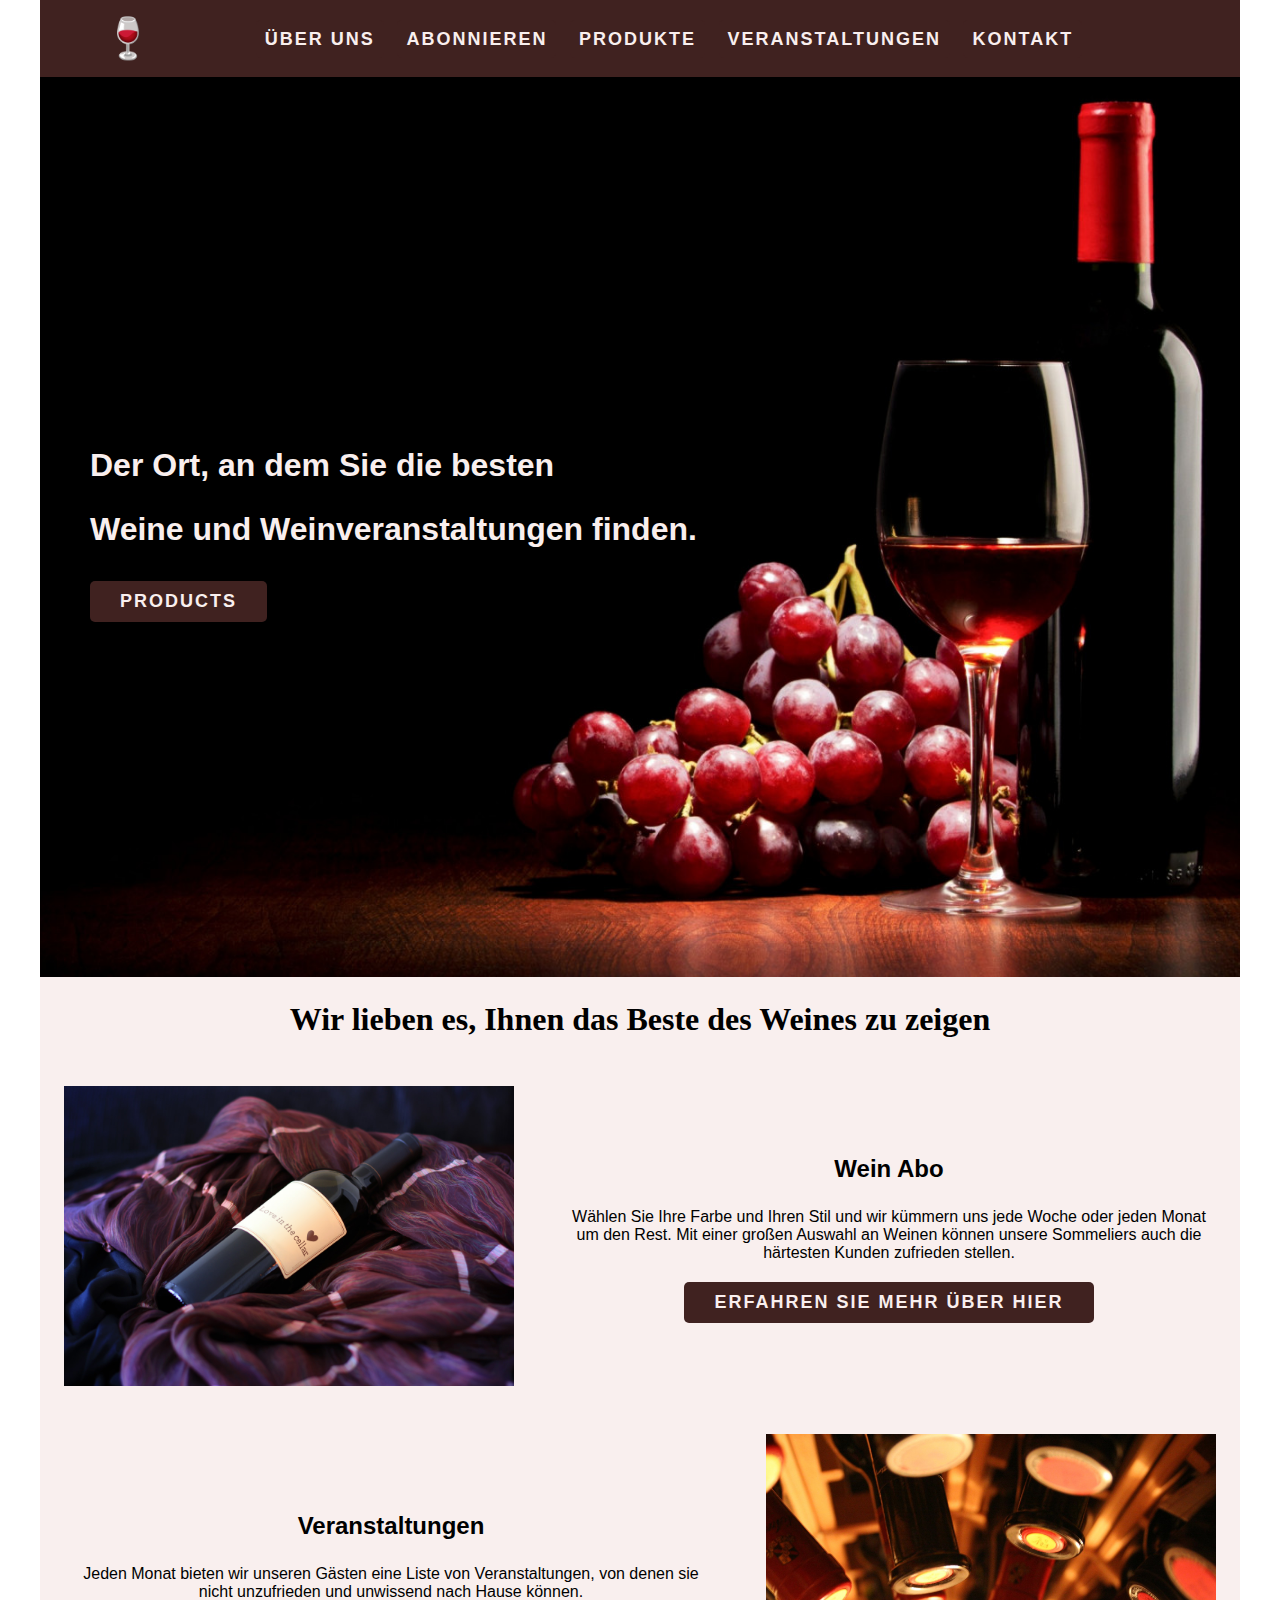
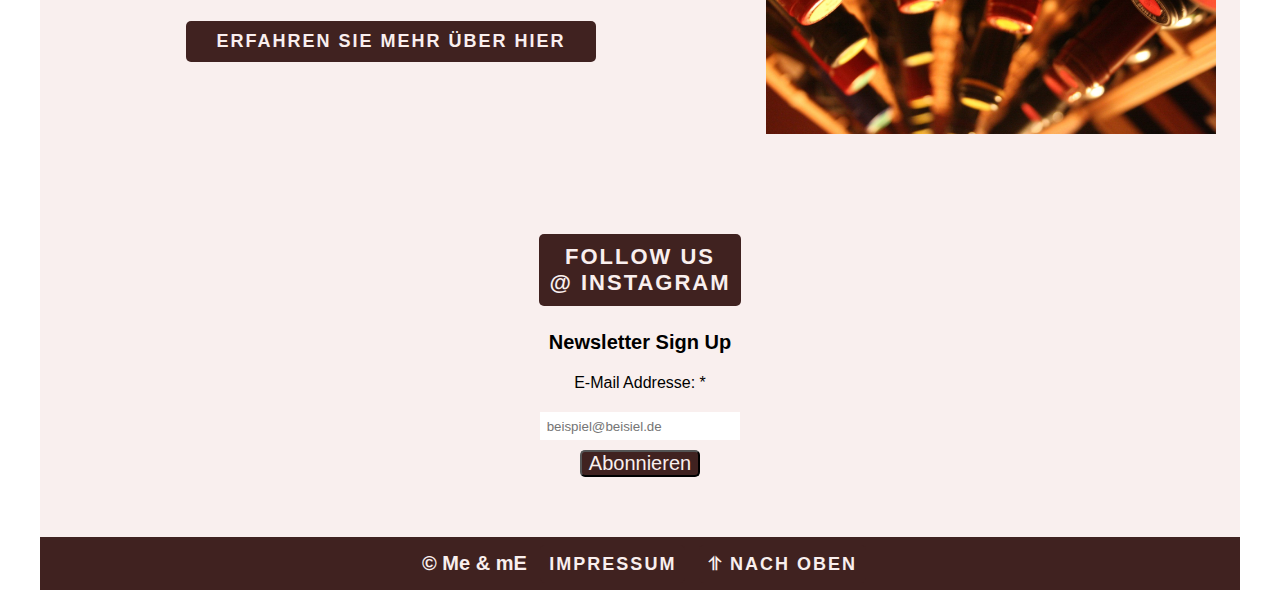
==== index.html @ 8ac760c2 "commit" ====
<!DOCTYPE html>
<html lang="de">
<head>
  <meta charset="UTF-8">
  <meta http-equiv="X-UA-Compatible" content="IE=edge">
  <meta name="viewport" content="width=device-width, initial-scale=1.0">
  <link rel="stylesheet" href="style.css">
  <title>Wine-Shop</title>
</head>
<body>
  <!--the navigation bar in .css is the same like the footer-->
  <header>
    <h1 class="logo">&#x1F377;</h1>
    <input type="checkbox" id="nav-toggle" class="nav-toggle">
    <nav>
      <ul>
        <li><a href="index.html" class="current">Über uns</a></li>
        <li><a href="abonnieren.html">Abonnieren</a></li>
        <li><a href="produkte.html">Produkte</a></li>
        <li><a href="veranstaltungen.html">Veranstaltungen</a></li>
        <li><a href="kontakt.html">Kontakt</a></li>
      </ul>
    </nav>
    <label for="nav-toggle" class="nav-toggle-label">
      <span></span>
    </label>
  </header>

  <main>
    <!--section 1 is the top site with the bottle of wine in the background and the text with the procucts link (button)-->

    <section class="top-site">
      <h1>Der Ort, an dem Sie die besten <br> Weine und Weinveranstaltungen finden.</h1>
      <a href="produkte.html">Products</a>
    </section>

    <!--section 2 is the content with the Subscription text and link (button) on the left and the picture on the right-->
    <div class="main-title">
      <h1>Wir lieben es, Ihnen das Beste des Weines zu zeigen</h1>
    </div>
    <section class="content1">
      <img src="images/wine-bottle-velvet-rich.jpg" alt="A bottle of wine on a beautiful rich velvet." title="A delicious red wine on a beautiful rich velvet.">
      <div class="contenttxt">
        <h2>Wein Abo</h2>
        <p>Wählen Sie Ihre Farbe und Ihren Stil und wir kümmern uns jede Woche oder jeden Monat um den Rest. Mit einer großen Auswahl an Weinen können unsere Sommeliers auch die härtesten Kunden zufrieden stellen.<br><a href="abonnieren.html">Erfahren Sie mehr über hier</a></p>
      </div>
    </section>

    <!--section 3 is the content with the events img on the left side and the text with the link (button) on the right side of the page-->

    <section class="content2">
      <img src="images/wine-bottles-1551192.jpg" alt="A photo of bottles on the shelf.">
      <div class="contenttxt">
        <h2>Veranstaltungen</h3>
        <p>Jeden Monat bieten wir unseren Gästen eine Liste von Veranstaltungen, von denen sie nicht unzufrieden und unwissend nach Hause können.<br><a href="veranstaltungen.html">Erfahren Sie mehr über hier</a></p>
      </div>  
    </section>

     <!--section 4 is only social media / insta/ newsletter -->

    <section class="socialmedia">
      <a href="https://www.instagram.com/">follow us <br> @ instagram</a>
      <form class="newsletter">
        <h4>Newsletter Sign Up</h4>
        <label for="email">E-Mail Addresse: *</label>
        <input type="text" id="email" name="email" placeholder="beispiel@beisiel.de" required>
        <button type="submit" value="Abgeschickt">Abonnieren</button>
      </form>   
    </section>
  </main>

  <!--here we have the footer (the same like the navigation bar)-->
  <footer>
    <nav class="site-footer">
      <ul>
        <li>&#169; Me & mE</li>
        <li><a href="impressum.html">Impressum</a></li>
        <li><a href="#top"> &#10595;  Nach oben</a></li>
      </ul>
    </nav>
  </footer>
  
</body>
</html>
---- style.css ----
/*
we set variables for the colors that we will need!
*/
:root {
  --blue: #08122B;
  --brown: #402220;
  --red: #53001D;
  --rose: #F9EFEE;
}


/*for start we set the hole page with font, style and color*/

@import url('https://fonts.googleapis.com/css2?family=Poppins:wght@200;300;400;500;600;700;800;900&display=swap');  
@import url('https://fonts.googleapis.com/css2?family=Dancing+Script:wght@500&family=Roboto:wght@300&display=swap');


* {
  margin: 0;
  padding: 0;
  box-sizing: border-box;
  scroll-behavior: smooth;
}

/*body arrangement and color*/

body {
  margin: 0 auto;
  max-width: 1200px;
  display: block;
  background-color: #fff;
  font-family: 'poppins', sans-serif;
}

main {
  background-color: var(--rose);
}

h2 {
  text-align: center;
  padding: 25px;
}
h4 {
  font-size: 20px;
}

a,
a:link,
a:active,
a:visited {
  font-size: 18px;
  font-weight: bold;
  text-decoration: none;
  text-transform: uppercase;
  letter-spacing: 2px;
  border: none;
  border-radius: 5px;
  background-color: var(--brown);
  color: var(--rose);
}

a:hover,
a:focus {
  font-weight: bold;
  background-color: var(--rose);
  color: var(--brown);
  border: none;
  padding: 8px;
  border-radius: 5px;
  transition: 0.5s;
}
/*navigation bar*/
/*here we have the toggle for the menu button which is hidden in */
.nav-toggle {
  display: none;
}

nav a {
  opacity: 1;
  position: relative;
  padding: 0.5em;
}

header,
footer {
  position: sticky;
  top: 0;
  z-index: 10;
  display: flex;
  flex-wrap: nowrap;
  justify-content: space-around;
  background-color:  var(--brown) ;
  color: var(--rose);
  padding: 15px;
  font-size: 20px;
  font-weight: bold;
}

nav {
  position: relative;
  text-align: left;
  transition: none;
  transform: scale(1,1);
  background: none;
  top: initial;
  left: initial;
  display: flex;
  justify-content: space-evenly;
  align-items: center;
}

nav li {
  display: inline;
  margin-left: 8px;
  margin-bottom: 0;
}

/*top-page with the wine bottle in the background*/
.top-site {
  display: grid;
  justify-items: start;
  align-content: center;
  background-image: url(pics/desktop-img.jpg);
  background-size: cover;
  background-position: center;
  height: 100vh;
  max-height: 100%;
}

.top-site h1 {
  line-height: 2;
  color: var(--rose);
  margin: 0 50px;
}

.top-site a {
  margin: 20px 0 0 50px;
  padding: 10px 30px; 
}


/*section with the subscription link and the events link which takes you to Wine-Abo / events  page*/
.main-title {
  text-align: center;
  padding-top: 1.5em;
  font-family: 'Dancing Script', cursive;
}

.content1,
.content2 {
  display: flex;
  align-items: center;
  justify-content: center;
  margin-top: 3em;
}

.contenttxt {
  flex: 50%;
  margin: 25px;
  text-align: center;
}

.content1 img,
.content2 img {
  width: 100%;
  max-width: 450px;
  margin: 0 1.5em;
}

.content2 img {
  order: 2;
}

.contenttxt a {
  display: inline-block;
  margin: 20px 0;
  padding: 10px 30px;
  
}

/*link to instagram*/

.socialmedia {
  margin-top: 100px;
  display: flex;
  flex-direction: column;
  align-items: center;
}

/*
-here we have a smaller padding for the instagram link (button).
-the rest the link will inherit from the main.
*/

.socialmedia a {
  font-size: 22px;
  padding: 10px;
  margin-bottom: 25px;
  text-align: center;
}

.newsletter {
  display: block;
  text-align: center;
  margin-bottom: 25px;
}

.newsletter > label {
  display: inline-block;
  margin: 20px 0;
}

.newsletter > input {
  max-width: 200px;
  border: none;
}

.newsletter button {
  display: block;
  font-size: 20px;
  background-color: var(--brown);
  color: var(--rose);
  border-radius: 5px;
  padding: 0 7px;
  margin: 10px auto 35px;
}

.subscription {
  display: flex;
  justify-content: center;
  align-items: center;
  gap: 1.5em;
  text-align: center;
  margin: 25px;
}

.subscription img {
  width: 100%;
  max-height: 450px;
}

.abonnieren {
  font-weight: bold;
}

.abonnieren button {
  font-weight: bold;
  padding: 10px;
  margin: 25px;
  background-color: var(--brown);
  color: var(--rose);
  border-radius: 10px;
  border: none; 
}

.abonnieren button:hover {
  font-weight: bold;
  background-color: var(--rose);
  color: var(--brown);
}

/*products*/


.products h1 {
  color: var(--red);
  text-align: center;
  padding: 50px 0;
}

.products summary {
  text-align: center;
  padding: 1.5em;
  cursor: pointer;
}

.list {
  display: grid;
  grid-template-columns: 30% 30% 30%;
  gap: 2em;
  justify-content: center;
  text-align: center;
}

.product {
  color: var(--red);
  padding-top: 25px;
}

.product img {
  height: 20em;
}

/*events*/
.event1,
.event2,
.event3 {
  margin: 1em;
  padding: 1em 0;
  border-bottom: 2px solid var(--blue);
  color: var(--red);
  text-align: center;
}

.event3 {
  border: none;
}

.event1 img,
.event2 img {
  width: 100%;
}

summary {
  color: var(--blue);
}

iframe {
  width: 100%;
  height: 42vh;
}

/*contact site*/

.formular h1 {
  text-align: center;
  padding: 25px;
}

.contact {
  display: flex;
  flex-direction: column;
  justify-content: center;
  align-items: flex-start;
  gap: 0.5em;
  background-color: var(--rose);
  border: 6px solid var(--red);
  border-radius: 15px;
  max-width: 700px;
  padding: 1rem;
  margin: 15px auto;
}

input, textarea {
  /*?*/ width: 100%; /*?*/
  border: 1px solid var(--rose);
  padding: 0.5em;
}

.contact textarea {
  font-size: 15px;
}

.contact input:hover,
.contact textarea:hover {
  border: 1px solid var(--brown);
  background-color: var(--rose);
}


.contactme {
  padding: 10px 25px;
  background-color: var(--brown);
  color: var(--rose);
  cursor: pointer;
  border: 1px solid var(--brown);
  border-radius: 10px;
  font-weight: bold;
}

.contactme:hover {
  background-color: var(--rose);
  color: var(--brown);
  font-weight: bold;
}

/*impressum site*/

.impressum {
  padding: 50px;
  line-height: 2;
}

.impressum a {
  font-size: initial;
  font-weight: initial;
  text-decoration: underline;
  text-transform: none;
  letter-spacing: normal;
  border: initial;
  border-radius: initial;
  background-color: initial;
  color: initial;
  padding: initial;
  transition: initial;
}
/*we make the responsive design. From a width of 750px the design will change*/
@media (max-width: 960px) {
  .body {
    max-width: 100%;
  }

  header {
    position: fixed;
    z-index: 999;
    width: 100%;
  }
  
  .nav-toggle:focus ~ .nav-toggle-label {
    outline: 3px solid var(--rose);
  }
  
  .nav-toggle-label {
    position: absolute;
    display: flex;
    align-items: center;
    top: 0;
    left: 0;
    margin-left: 1em;
    height: 100%;
  }
  
  .nav-toggle-label span,
  .nav-toggle-label span::before,
  .nav-toggle-label span::after {
    display: block;
    background: var(--rose);
    height: 2px;
    width: 2em;
    border-radius: 2px;
    position: relative;
  }
  
  .nav-toggle-label span::before,
  .nav-toggle-label span::after {
    content: '';
    position: absolute;
  }
  
  .nav-toggle-label span::before {
    bottom: 10px;
  }
  
  .nav-toggle-label span::after {
    top: 10px;
  }
  
  nav {
    position: absolute;
    top: 100%;
    padding: 0 100%;
    background: var(--brown);
    transform: scale(1, 0);
    transform-origin: top;
    transition: transform 400ms ease-in-out;
  }

  nav a {
    background-color: var(--red);
    opacity: 0;
    transition: opacity 150ms ease-in-out;
  }
  
  .nav-toggle:checked ~ nav {
    transform: scale(1,1);
  }
  
  .nav-toggle:checked ~ nav a {
    opacity: 1;
    transition: opacity 250ms ease-in-out 250ms;
  }
  /* we use <nav> because both lists are the same header and footer */
  nav li {
    display: flex;
    justify-content: center;
    align-items: center;
    padding: 0.5em;
    margin: 0;
  }

  .top-site {
    display: flex;
    flex-direction: column;
    justify-content: start;
    align-items: flex-start;
    background-image: url(pics/phone-img.jpg);
    background-size: cover;
    background-position: center;
    height: 100vh;
    max-height: 100%;
    padding-top: 30%;
  }

  .content1,
  .content2 {
    display: flex;
    flex-direction: column;
    align-items: center;
    justify-content: center;
    margin-top: 50px;
  }

  .content2 img {
    width: 100%;
    order: 0;
  }

  footer li {
    padding:  0.5em;
  }

  .subscription {
    display: flex;
    flex-direction: column;
    align-items: center;
  }

  .list {
    display: flex;
    flex-direction: column;
    gap: 1em;
    justify-content: center;
    text-align: center;
  }

  .event {
    display: flex;
    flex-direction: column;
    margin-top: 100px;
    padding: 0 1em;
  }
 
  .contact {
    display: flex;
    flex-direction: column;
    justify-content: center;
    align-items: flex-start;
    gap: 0.5em;
    border: none;
    border-radius: 15px;
    padding: 1rem;
    margin: 15px auto;
  }

  footer nav,
  footer ul,
  footer li,
  footer a {
    all: unset;
    display: flex;
    flex-direction: column;
    text-align: center;
    padding: 10px;
  }
}
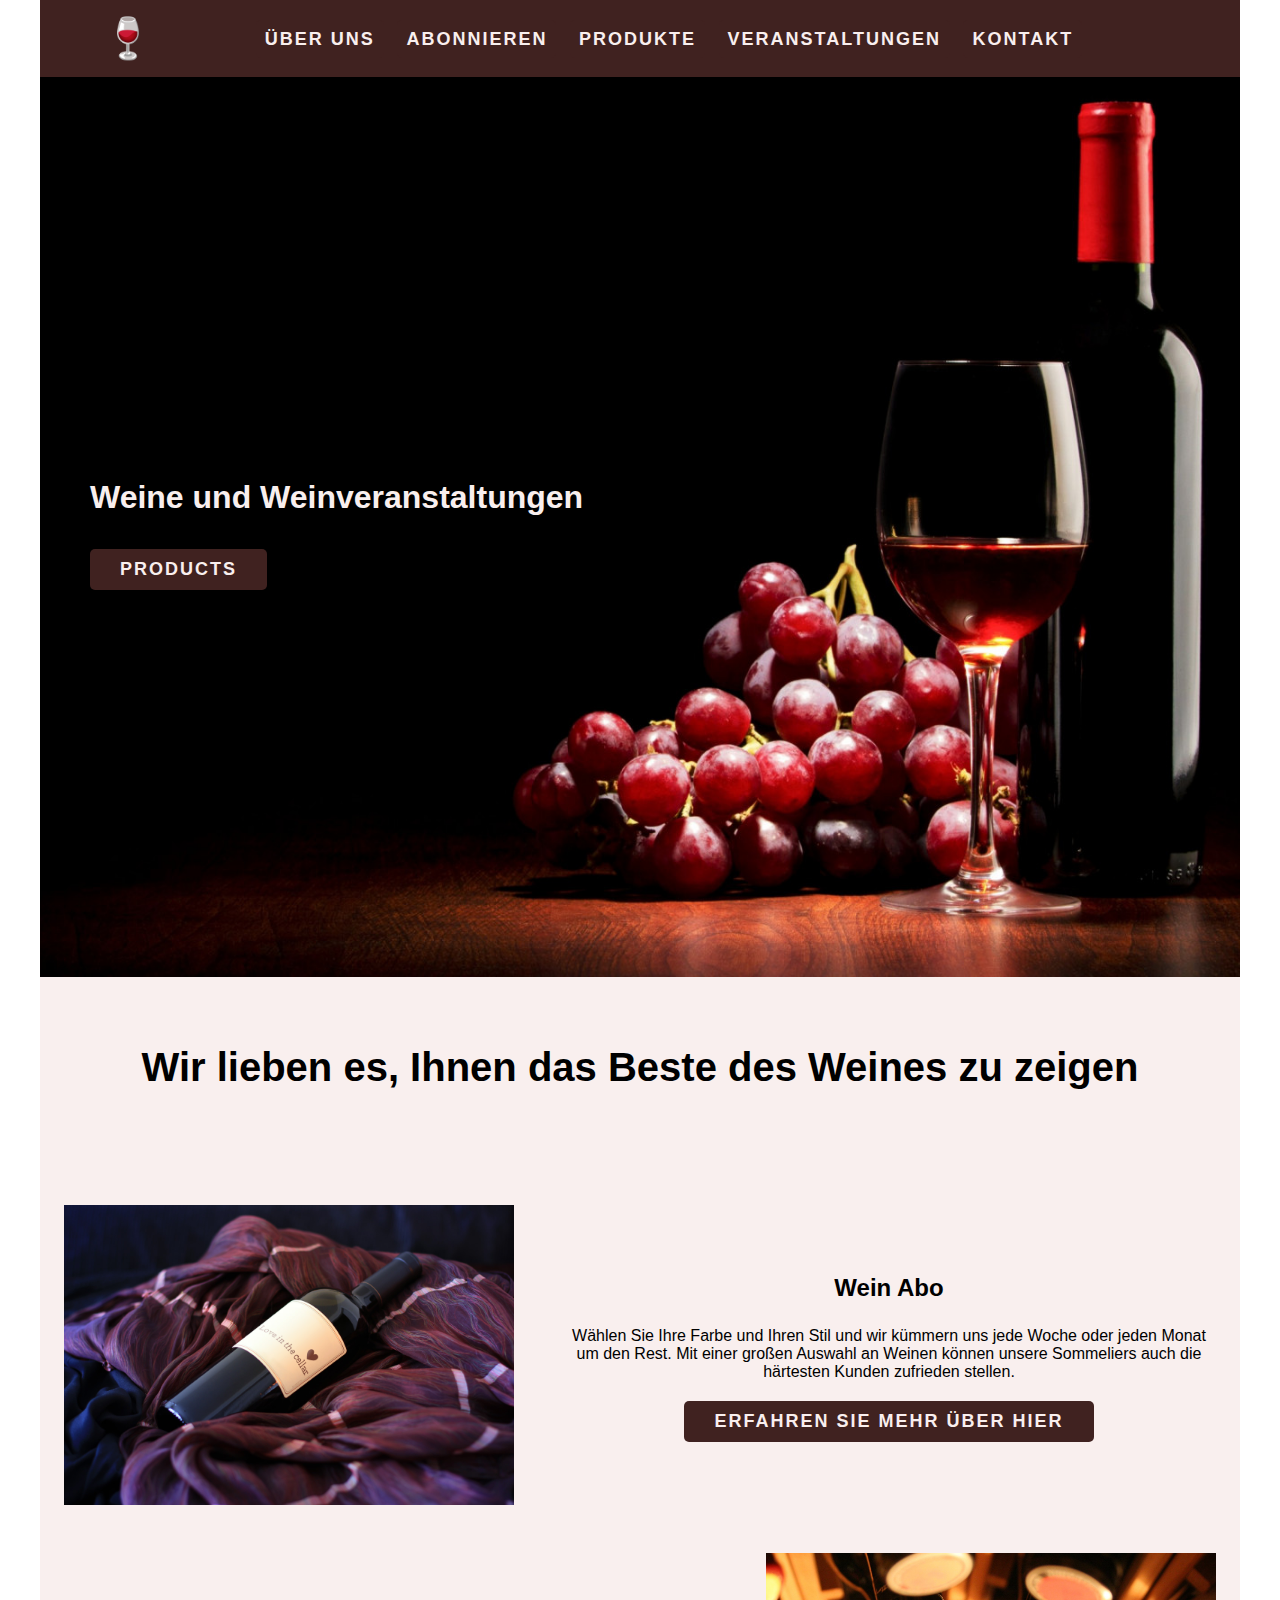
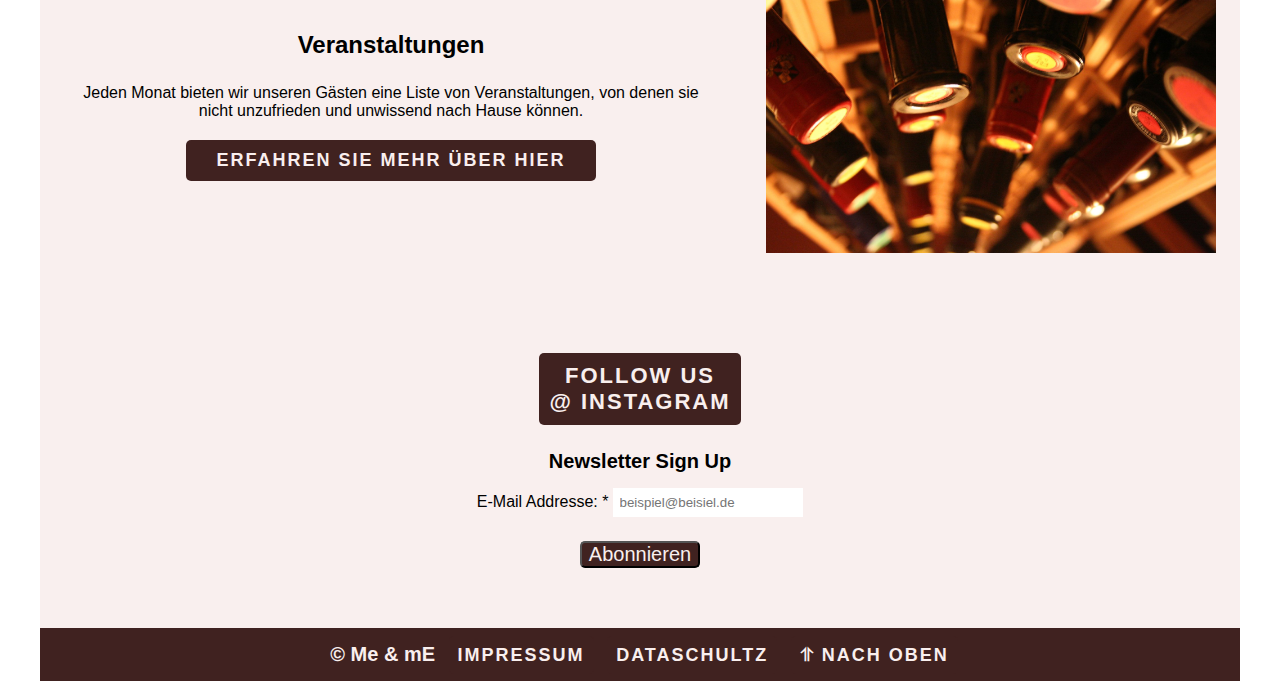
==== commit d1457463: "commit" ====
--- a/index.html
+++ b/index.html
@@ -8,9 +8,11 @@
   <title>Wine-Shop</title>
 </head>
 <body>
-  <!--the navigation bar in .css is the same like the footer-->
+
+  <!--the navigation bar in .css edited the same like the footer-->
   <header>
     <h1 class="logo">&#x1F377;</h1>
+    <!--here we have the menu toggle button as a checkbox input-->
     <input type="checkbox" id="nav-toggle" class="nav-toggle">
     <nav>
       <ul>
@@ -30,17 +32,18 @@
     <!--section 1 is the top site with the bottle of wine in the background and the text with the procucts link (button)-->
 
     <section class="top-site">
-      <h1>Der Ort, an dem Sie die besten <br> Weine und Weinveranstaltungen finden.</h1>
+      <h1>Weine und Weinveranstaltungen</h1>
       <a href="produkte.html">Products</a>
     </section>
+    <!--here is a small title of the side in h2 to wellcome in the main contents ( wine abo, events, instagram following and newsletter subscription)-->
+    
+    <h2 class="main-title">Wir lieben es, Ihnen das Beste des Weines zu zeigen</h2>
+    
+    <!--section 2 is the content with the Subscription text and link (button) on the left and the picture on the right-->
 
-    <!--section 2 is the content with the Subscription text and link (button) on the left and the picture on the right-->
-    <div class="main-title">
-      <h1>Wir lieben es, Ihnen das Beste des Weines zu zeigen</h1>
-    </div>
-    <section class="content1">
-      <img src="images/wine-bottle-velvet-rich.jpg" alt="A bottle of wine on a beautiful rich velvet." title="A delicious red wine on a beautiful rich velvet.">
-      <div class="contenttxt">
+    <section class="weinabo">
+      <img src="images/wine-bottle-velvet-rich.jpg" alt="A bottle of wine on a beautiful rich velvet blanket" title="A delicious red wine on a beautiful rich red velvet blanket">
+      <div class="sectiontxt">
         <h2>Wein Abo</h2>
         <p>Wählen Sie Ihre Farbe und Ihren Stil und wir kümmern uns jede Woche oder jeden Monat um den Rest. Mit einer großen Auswahl an Weinen können unsere Sommeliers auch die härtesten Kunden zufrieden stellen.<br><a href="abonnieren.html">Erfahren Sie mehr über hier</a></p>
       </div>
@@ -48,9 +51,9 @@
 
     <!--section 3 is the content with the events img on the left side and the text with the link (button) on the right side of the page-->
 
-    <section class="content2">
-      <img src="images/wine-bottles-1551192.jpg" alt="A photo of bottles on the shelf.">
-      <div class="contenttxt">
+    <section class="veranstaltung">
+      <img src="images/wine-bottles.jpg" alt="A photo of bottles on the shelf." title="A celler with wine bottles.">
+      <div class="sectiontxt">
         <h2>Veranstaltungen</h3>
         <p>Jeden Monat bieten wir unseren Gästen eine Liste von Veranstaltungen, von denen sie nicht unzufrieden und unwissend nach Hause können.<br><a href="veranstaltungen.html">Erfahren Sie mehr über hier</a></p>
       </div>  
@@ -75,10 +78,11 @@
       <ul>
         <li>&#169; Me & mE</li>
         <li><a href="impressum.html">Impressum</a></li>
+        <li><a href="dataschultz.html">Dataschultz</a></li>
         <li><a href="#top"> &#10595;  Nach oben</a></li>
       </ul>
     </nav>
   </footer>
   
 </body>
-</html>
+</html>--- a/style.css
+++ b/style.css
@@ -120,7 +120,7 @@
   display: grid;
   justify-items: start;
   align-content: center;
-  background-image: url(pics/desktop-img.jpg);
+  background-image: url(images/desktop-img.jpg);
   background-size: cover;
   background-position: center;
   height: 100vh;
@@ -140,38 +140,42 @@
 
 
 /*section with the subscription link and the events link which takes you to Wine-Abo / events  page*/
+
 .main-title {
-  text-align: center;
-  padding-top: 1.5em;
-  font-family: 'Dancing Script', cursive;
-}
-
-.content1,
-.content2 {
+  display: flex;
+  justify-content: center;
+  align-items: center;
+  height: 20vh;
+  font-size: 2.5em;
+  font-weight: bold;
+}
+
+.weinabo,
+.veranstaltung {
   display: flex;
   align-items: center;
   justify-content: center;
   margin-top: 3em;
 }
 
-.contenttxt {
+.sectiontxt {
   flex: 50%;
   margin: 25px;
   text-align: center;
 }
 
-.content1 img,
-.content2 img {
+.weinabo img,
+.veranstaltung img {
   width: 100%;
   max-width: 450px;
   margin: 0 1.5em;
 }
 
-.content2 img {
+.veranstaltung img {
   order: 2;
 }
 
-.contenttxt a {
+.sectiontxt a {
   display: inline-block;
   margin: 20px 0;
   padding: 10px 30px;
@@ -225,6 +229,8 @@
   margin: 10px auto 35px;
 }
 
+/*here comes the subscription page*/
+
 .subscription {
   display: flex;
   justify-content: center;
@@ -261,20 +267,7 @@
 
 /*products*/
 
-
-.products h1 {
-  color: var(--red);
-  text-align: center;
-  padding: 50px 0;
-}
-
-.products summary {
-  text-align: center;
-  padding: 1.5em;
-  cursor: pointer;
-}
-
-.list {
+.products {
   display: grid;
   grid-template-columns: 30% 30% 30%;
   gap: 2em;
@@ -291,7 +284,14 @@
   height: 20em;
 }
 
+.products summary {
+  text-align: center;
+  padding: 1.5em;
+  cursor: pointer;
+}
+
 /*events*/
+
 .event1,
 .event2,
 .event3 {
@@ -322,33 +322,26 @@
 
 /*contact site*/
 
-.formular h1 {
-  text-align: center;
-  padding: 25px;
+.formular {
+  padding-bottom: 2em;
 }
 
 .contact {
   display: flex;
   flex-direction: column;
-  justify-content: center;
-  align-items: flex-start;
-  gap: 0.5em;
+  gap: 0.7em;
   background-color: var(--rose);
   border: 6px solid var(--red);
   border-radius: 15px;
   max-width: 700px;
   padding: 1rem;
-  margin: 15px auto;
-}
-
-input, textarea {
-  /*?*/ width: 100%; /*?*/
+  margin: auto;
+}
+
+input, 
+textarea {
   border: 1px solid var(--rose);
   padding: 0.5em;
-}
-
-.contact textarea {
-  font-size: 15px;
 }
 
 .contact input:hover,
@@ -356,7 +349,6 @@
   border: 1px solid var(--brown);
   background-color: var(--rose);
 }
-
 
 .contactme {
   padding: 10px 25px;
@@ -373,6 +365,13 @@
   color: var(--brown);
   font-weight: bold;
 }
+
+.dataschultz a {
+  all: unset;
+  text-decoration: underline;
+  color: red;
+}
+
 
 /*impressum site*/
 
@@ -394,10 +393,29 @@
   padding: initial;
   transition: initial;
 }
+
+.dataschultz {
+  padding: 1em;
+  line-height: 1.5em;
+}
+
+.dataschultz h3,
+.dataschultz h4,
+.dataschultz ul {
+  margin-left: 2em;
+}
+
+
+
+
 /*we make the responsive design. From a width of 750px the design will change*/
 @media (max-width: 960px) {
   .body {
     max-width: 100%;
+  }
+
+  main {
+     margin-top: 2em;
   }
 
   header {
@@ -483,7 +501,7 @@
     flex-direction: column;
     justify-content: start;
     align-items: flex-start;
-    background-image: url(pics/phone-img.jpg);
+    background-image: url(images/wine-glass.jpg);
     background-size: cover;
     background-position: center;
     height: 100vh;
@@ -491,8 +509,8 @@
     padding-top: 30%;
   }
 
-  .content1,
-  .content2 {
+  .weinabo,
+  .veranstaltung {
     display: flex;
     flex-direction: column;
     align-items: center;
@@ -500,7 +518,7 @@
     margin-top: 50px;
   }
 
-  .content2 img {
+  .veranstaltung img {
     width: 100%;
     order: 0;
   }
@@ -515,7 +533,7 @@
     align-items: center;
   }
 
-  .list {
+  .products {
     display: flex;
     flex-direction: column;
     gap: 1em;
@@ -523,11 +541,9 @@
     text-align: center;
   }
 
-  .event {
-    display: flex;
-    flex-direction: column;
-    margin-top: 100px;
-    padding: 0 1em;
+  .events {
+    display: flex;
+    flex-direction: column;
   }
  
   .contact {
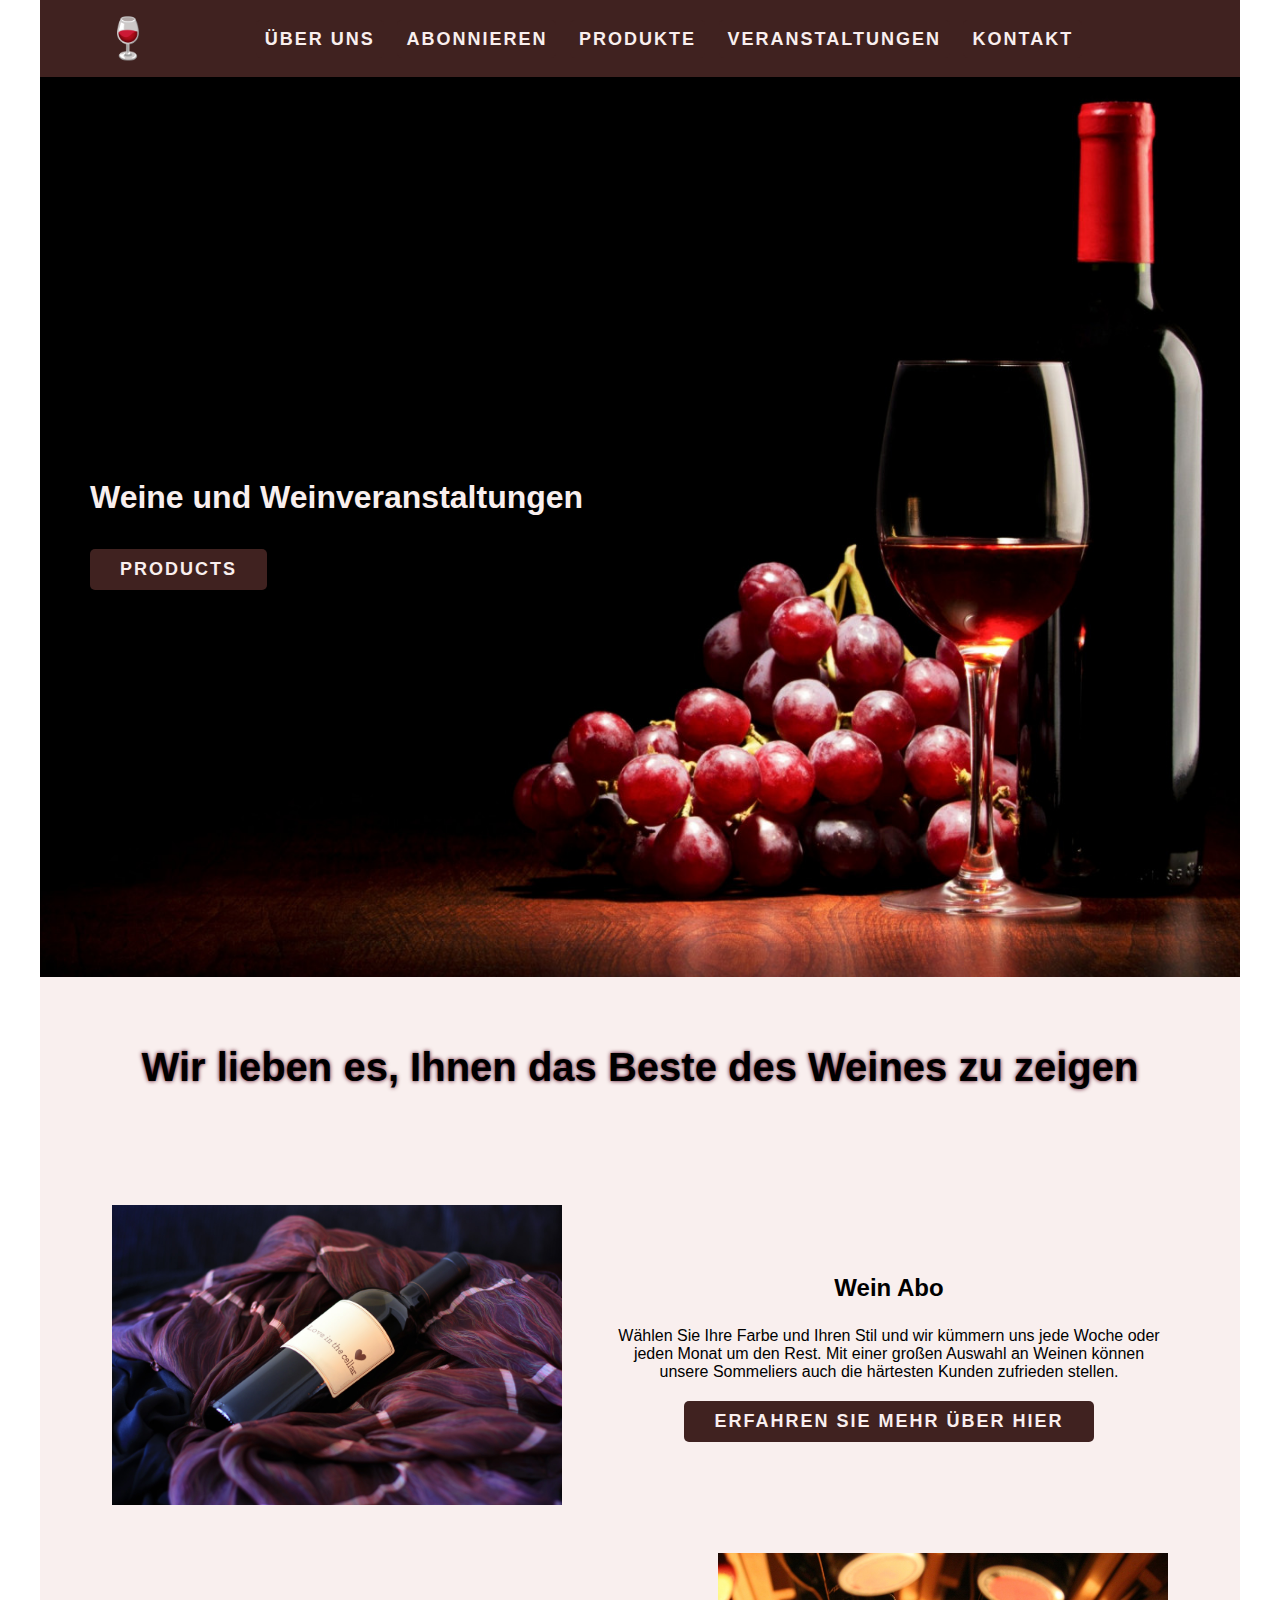
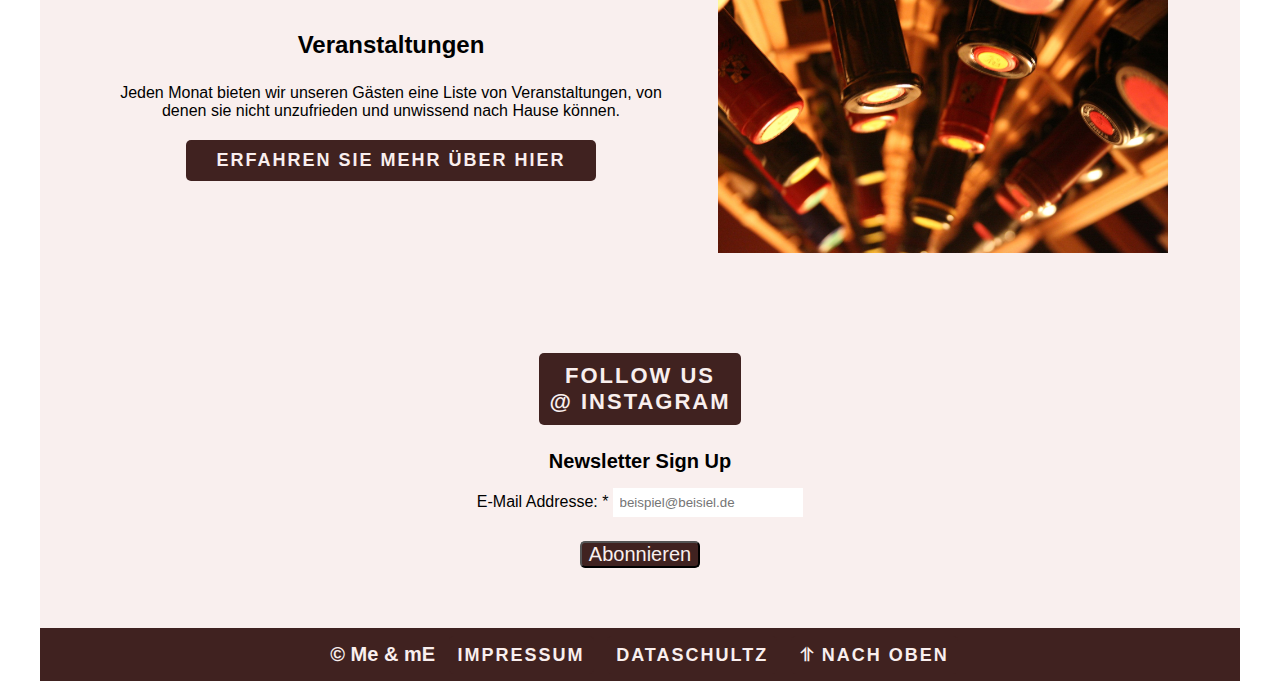
==== commit 0d687d1e: "commit" ====
--- a/index.html
+++ b/index.html
@@ -5,6 +5,7 @@
   <meta http-equiv="X-UA-Compatible" content="IE=edge">
   <meta name="viewport" content="width=device-width, initial-scale=1.0">
   <link rel="stylesheet" href="style.css">
+  <link rel="icon" type="image/x-icon" href="images/wine-glass.png">
   <title>Wine-Shop</title>
 </head>
 <body>
@@ -63,7 +64,7 @@
 
     <section class="socialmedia">
       <a href="https://www.instagram.com/">follow us <br> @ instagram</a>
-      <form class="newsletter">
+      <form class="newsletter" action="php/email.php" method="POST">
         <h4>Newsletter Sign Up</h4>
         <label for="email">E-Mail Addresse: *</label>
         <input type="text" id="email" name="email" placeholder="beispiel@beisiel.de" required>
@@ -74,7 +75,7 @@
 
   <!--here we have the footer (the same like the navigation bar)-->
   <footer>
-    <nav class="site-footer">
+    <nav>
       <ul>
         <li>&#169; Me & mE</li>
         <li><a href="impressum.html">Impressum</a></li>
--- a/style.css
+++ b/style.css
@@ -148,6 +148,8 @@
   height: 20vh;
   font-size: 2.5em;
   font-weight: bold;
+  text-shadow: 0 0 4px var(--red);
+  color: #000;
 }
 
 .weinabo,
@@ -155,7 +157,7 @@
   display: flex;
   align-items: center;
   justify-content: center;
-  margin-top: 3em;
+  margin: 3em;
 }
 
 .sectiontxt {
@@ -273,11 +275,15 @@
   gap: 2em;
   justify-content: center;
   text-align: center;
+  padding: 1em;
 }
 
 .product {
   color: var(--red);
   padding-top: 25px;
+  box-shadow: 5px 5px 15px 5px rgba(0,0,0,0.51);
+  -webkit-box-shadow: 5px 5px 15px 5px rgba(0,0,0,0.51);
+  -moz-box-shadow: 5px 5px 15px 5px rgba(0,0,0,0.51);
 }
 
 .product img {
@@ -289,6 +295,11 @@
   padding: 1.5em;
   cursor: pointer;
 }
+
+.product details {
+  padding: 0.5em;
+}
+
 
 /*events*/
 
@@ -309,6 +320,9 @@
 .event1 img,
 .event2 img {
   width: 100%;
+  box-shadow: 5px 5px 15px 5px rgba(0,0,0,0.51);
+  -webkit-box-shadow: 5px 5px 15px 5px rgba(0,0,0,0.51);
+  -moz-box-shadow: 5px 5px 15px 5px rgba(0,0,0,0.51);
 }
 
 summary {
@@ -318,25 +332,30 @@
 iframe {
   width: 100%;
   height: 42vh;
+  margin-top: 0.5em;
+  border-radius: 5px;
 }
 
 /*contact site*/
 
 .formular {
-  padding-bottom: 2em;
+  display: grid;
+  grid-template-columns: 50% 50%;
+  justify-content: space-around;
+  padding: 1rem;
 }
 
 .contact {
   display: flex;
   flex-direction: column;
-  gap: 0.7em;
   background-color: var(--rose);
-  border: 6px solid var(--red);
-  border-radius: 15px;
-  max-width: 700px;
-  padding: 1rem;
-  margin: auto;
-}
+  box-shadow: 5px 5px 15px 5px rgba(0,0,0,0.51);
+  -webkit-box-shadow: 5px 5px 15px 5px rgba(0,0,0,0.51);
+  -moz-box-shadow: 5px 5px 15px 5px rgba(0,0,0,0.51);
+  padding: 1.5em;
+  gap: 1em;
+}
+
 
 input, 
 textarea {
@@ -372,6 +391,41 @@
   color: red;
 }
 
+.mapcontact {
+  padding: 0 0.5em;
+  box-shadow: 5px 5px 15px 5px rgba(0,0,0,0.51);
+  -webkit-box-shadow: 5px 5px 15px 5px rgba(0,0,0,0.51);
+  -moz-box-shadow: 5px 5px 15px 5px rgba(0,0,0,0.51);
+}
+
+.mycontact {
+  display: grid;
+  grid-template-columns: 33% 33% 33%;
+  grid-column: var(--blue);
+  justify-content: center;
+  align-items: center;
+  text-align: center;
+  margin: 0.8em;
+}
+
+.rowcontact {
+  display: flex;
+  flex-direction: column;
+  justify-content: center;
+  align-items: center;
+  padding: 0.5em;
+}
+
+.rowcontact img {
+  width: 30px;
+  margin: 1em;
+}
+
+.rowcontact a {
+  all: unset;
+  font-weight: bold;
+}
+
 
 /*impressum site*/
 
@@ -379,6 +433,7 @@
   padding: 50px;
   line-height: 2;
 }
+
 
 .impressum a {
   font-size: initial;
@@ -398,6 +453,9 @@
   padding: 1em;
   line-height: 1.5em;
 }
+.dataschultz h1 {
+  text-align: center;
+}
 
 .dataschultz h3,
 .dataschultz h4,
@@ -541,21 +599,44 @@
     text-align: center;
   }
 
+  .product {
+    margin: 1em 2em;
+  }
+
+  .product > details {
+    padding: 0.5em;
+  }
+
   .events {
     display: flex;
     flex-direction: column;
   }
  
+  .formular {
+    display: flex;
+    flex-direction: column;
+  }
+
   .contact {
     display: flex;
     flex-direction: column;
+    gap: 0.5em;
+    width: 100%;
+    margin-bottom: 1.5em;
+  }
+
+  .mapcontact {
+    display: block;
     justify-content: center;
-    align-items: flex-start;
-    gap: 0.5em;
-    border: none;
-    border-radius: 15px;
-    padding: 1rem;
-    margin: 15px auto;
+    align-items: center;
+    box-shadow: 5px 5px 15px 5px rgba(0,0,0,0.51);
+    -webkit-box-shadow: 5px 5px 15px 5px rgba(0,0,0,0.51);
+    -moz-box-shadow: 5px 5px 15px 5px rgba(0,0,0,0.51);
+  }
+
+  .mycontact {
+    display: flex;
+    flex-direction: column;
   }
 
   footer nav,
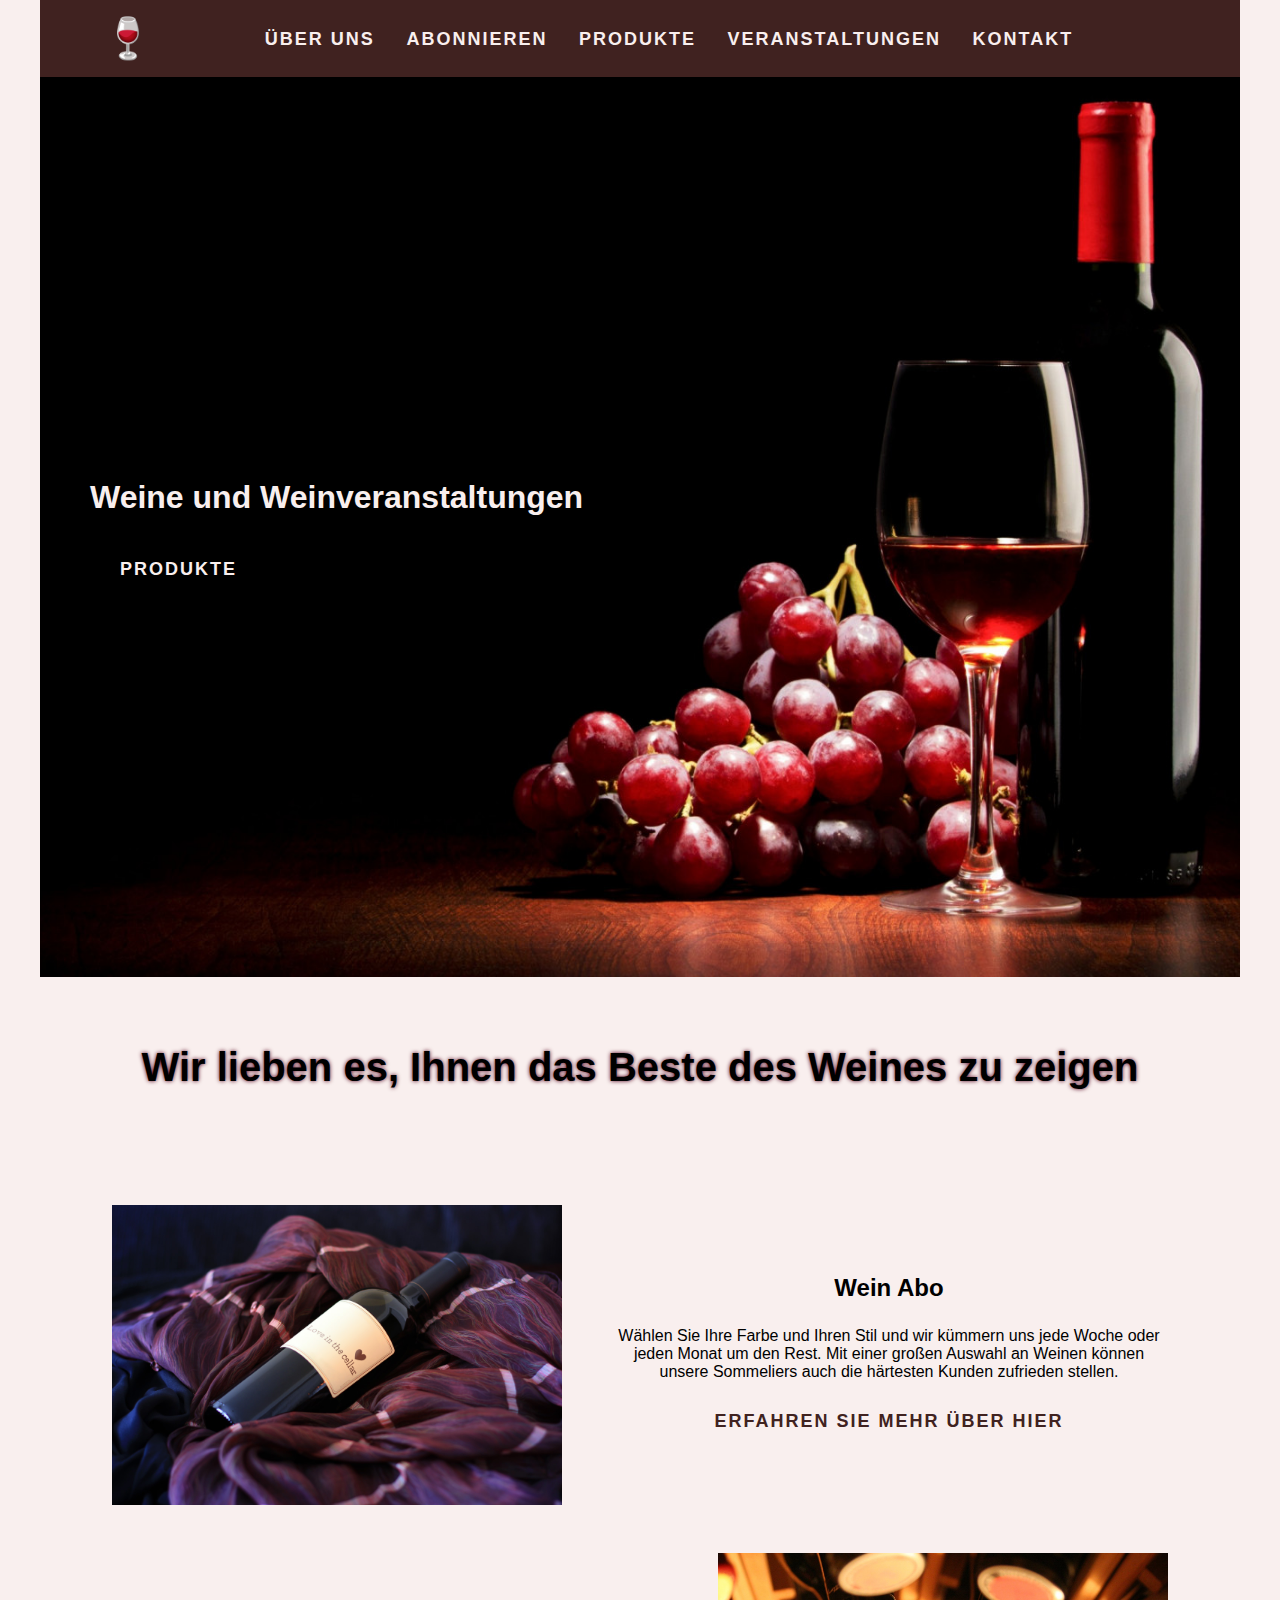
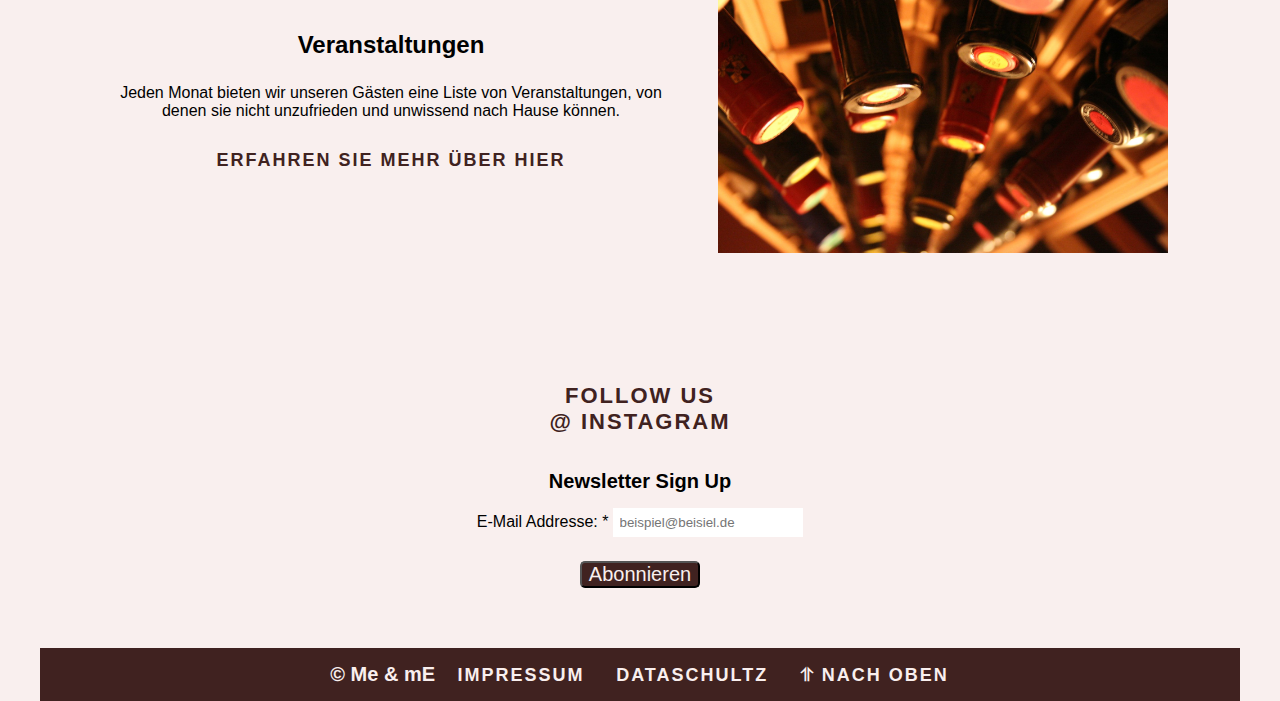
==== commit c12b1b7b: "commit" ====
--- a/index.html
+++ b/index.html
@@ -34,7 +34,7 @@
 
     <section class="top-site">
       <h1>Weine und Weinveranstaltungen</h1>
-      <a href="produkte.html">Products</a>
+      <a href="produkte.html">Produkte</a>
     </section>
     <!--here is a small title of the side in h2 to wellcome in the main contents ( wine abo, events, instagram following and newsletter subscription)-->
     
--- a/style.css
+++ b/style.css
@@ -12,8 +12,6 @@
 /*for start we set the hole page with font, style and color*/
 
 @import url('https://fonts.googleapis.com/css2?family=Poppins:wght@200;300;400;500;600;700;800;900&display=swap');  
-@import url('https://fonts.googleapis.com/css2?family=Dancing+Script:wght@500&family=Roboto:wght@300&display=swap');
-
 
 * {
   margin: 0;
@@ -26,9 +24,9 @@
 
 body {
   margin: 0 auto;
+  display: block;
   max-width: 1200px;
-  display: block;
-  background-color: #fff;
+  background-color: var(--rose);
   font-family: 'poppins', sans-serif;
 }
 
@@ -54,20 +52,16 @@
   text-transform: uppercase;
   letter-spacing: 2px;
   border: none;
-  border-radius: 5px;
-  background-color: var(--brown);
   color: var(--rose);
 }
 
 a:hover,
 a:focus {
   font-weight: bold;
-  background-color: var(--rose);
-  color: var(--brown);
-  border: none;
+  border-bottom: 3px solid var(--rose);
+  border-left: 3px solid var(--rose);
+  color: var(--rose);
   padding: 8px;
-  border-radius: 5px;
-  transition: 0.5s;
 }
 /*navigation bar*/
 /*here we have the toggle for the menu button which is hidden in */
@@ -177,11 +171,20 @@
   order: 2;
 }
 
-.sectiontxt a {
+.sectiontxt a,
+.socialmedia a {
   display: inline-block;
   margin: 20px 0;
   padding: 10px 30px;
-  
+  color: var(--brown);
+}
+
+.sectiontxt a:hover,
+.socialmedia a:hover {
+  border-bottom: 3px solid var(--brown);
+  border-left: 3px solid var(--brown);
+  color: var(--brown);
+  padding: 8px;
 }
 
 /*link to instagram*/
@@ -281,9 +284,9 @@
 .product {
   color: var(--red);
   padding-top: 25px;
+  -moz-box-shadow: 5px 5px 15px 5px rgba(0,0,0,0.51);
+  -webkit-box-shadow: 5px 5px 15px 5px rgba(0,0,0,0.51);
   box-shadow: 5px 5px 15px 5px rgba(0,0,0,0.51);
-  -webkit-box-shadow: 5px 5px 15px 5px rgba(0,0,0,0.51);
-  -moz-box-shadow: 5px 5px 15px 5px rgba(0,0,0,0.51);
 }
 
 .product img {
@@ -320,9 +323,9 @@
 .event1 img,
 .event2 img {
   width: 100%;
+  -moz-box-shadow: 5px 5px 15px 5px rgba(0,0,0,0.51);
+  -webkit-box-shadow: 5px 5px 15px 5px rgba(0,0,0,0.51);
   box-shadow: 5px 5px 15px 5px rgba(0,0,0,0.51);
-  -webkit-box-shadow: 5px 5px 15px 5px rgba(0,0,0,0.51);
-  -moz-box-shadow: 5px 5px 15px 5px rgba(0,0,0,0.51);
 }
 
 summary {
@@ -349,9 +352,9 @@
   display: flex;
   flex-direction: column;
   background-color: var(--rose);
+  -moz-box-shadow: 5px 5px 15px 5px rgba(0,0,0,0.51);
+  -webkit-box-shadow: 5px 5px 15px 5px rgba(0,0,0,0.51);
   box-shadow: 5px 5px 15px 5px rgba(0,0,0,0.51);
-  -webkit-box-shadow: 5px 5px 15px 5px rgba(0,0,0,0.51);
-  -moz-box-shadow: 5px 5px 15px 5px rgba(0,0,0,0.51);
   padding: 1.5em;
   gap: 1em;
 }
@@ -393,9 +396,9 @@
 
 .mapcontact {
   padding: 0 0.5em;
+  -moz-box-shadow: 5px 5px 15px 5px rgba(0,0,0,0.51);
+  -webkit-box-shadow: 5px 5px 15px 5px rgba(0,0,0,0.51);
   box-shadow: 5px 5px 15px 5px rgba(0,0,0,0.51);
-  -webkit-box-shadow: 5px 5px 15px 5px rgba(0,0,0,0.51);
-  -moz-box-shadow: 5px 5px 15px 5px rgba(0,0,0,0.51);
 }
 
 .mycontact {
@@ -629,9 +632,9 @@
     display: block;
     justify-content: center;
     align-items: center;
+    -moz-box-shadow: 5px 5px 15px 5px rgba(0,0,0,0.51);
+    -webkit-box-shadow: 5px 5px 15px 5px rgba(0,0,0,0.51);
     box-shadow: 5px 5px 15px 5px rgba(0,0,0,0.51);
-    -webkit-box-shadow: 5px 5px 15px 5px rgba(0,0,0,0.51);
-    -moz-box-shadow: 5px 5px 15px 5px rgba(0,0,0,0.51);
   }
 
   .mycontact {
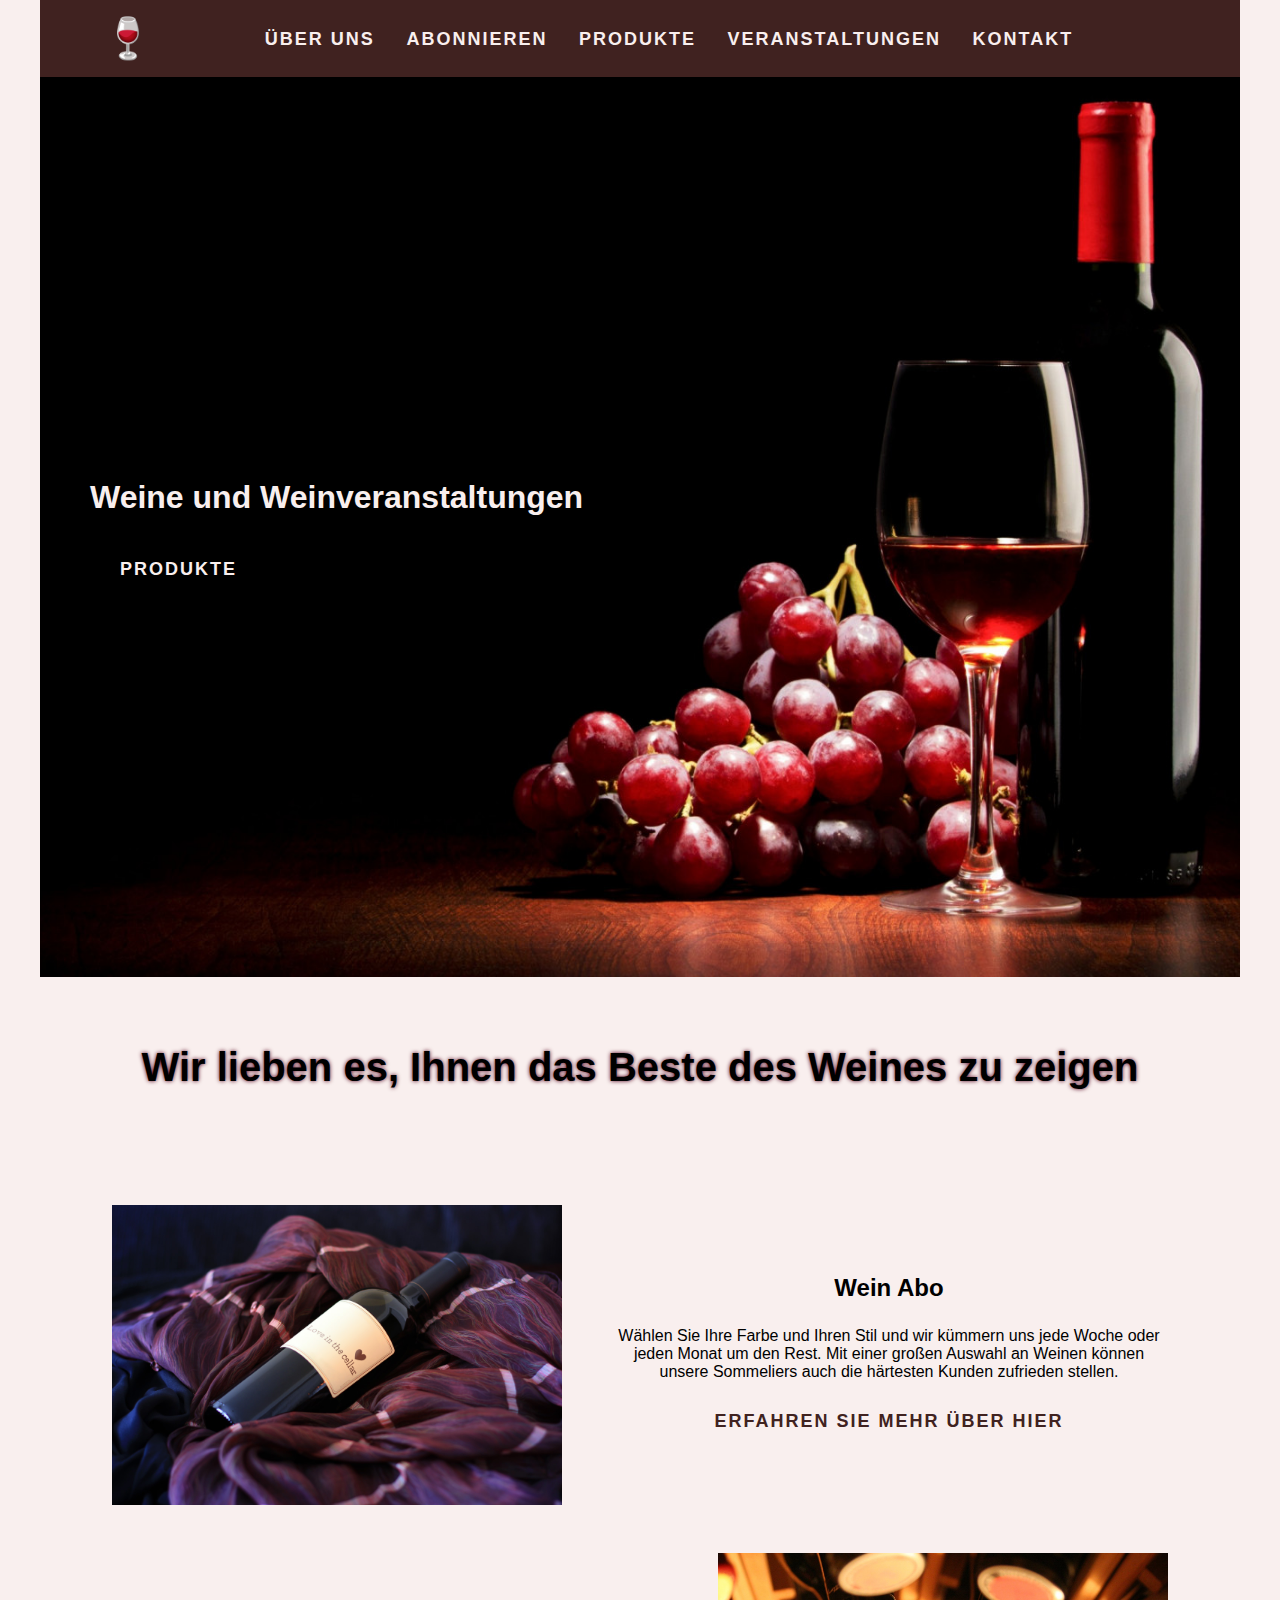
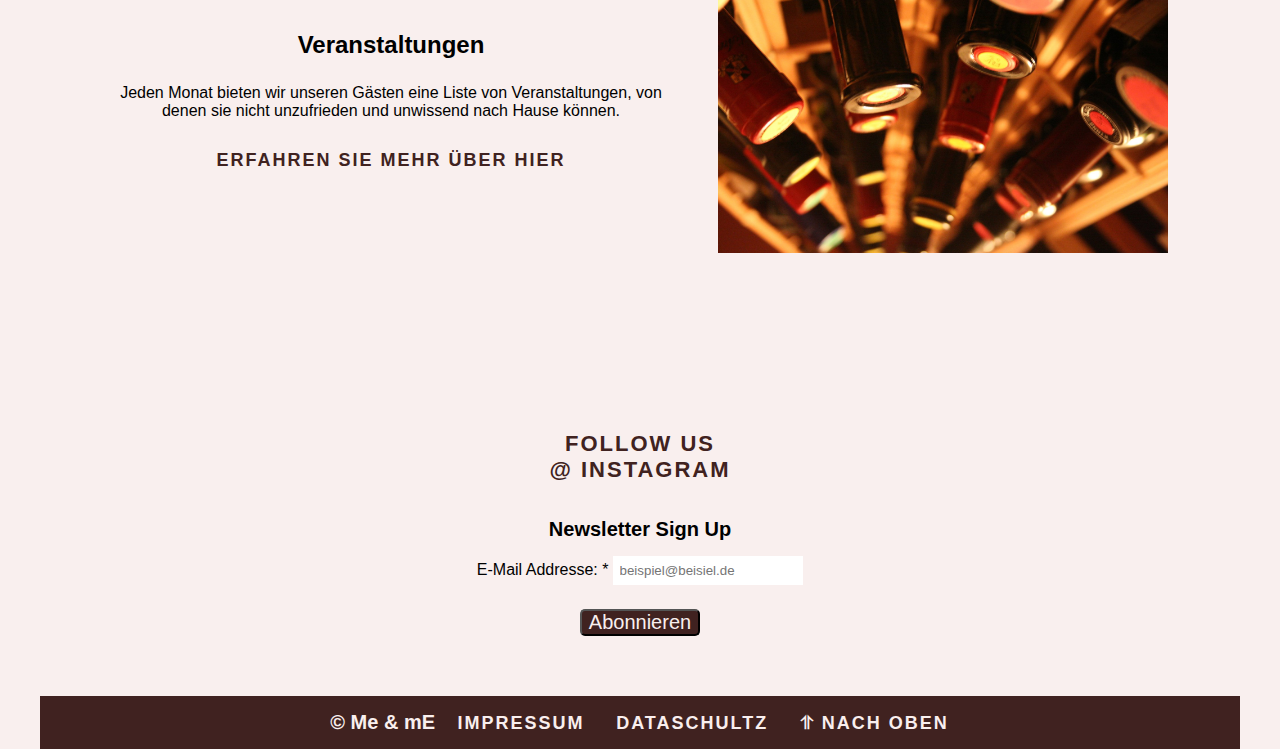
==== commit dddfdae4: "commit" ====
--- a/index.html
+++ b/index.html
@@ -1,89 +1,89 @@
 <!DOCTYPE html>
 <html lang="de">
-<head>
-  <meta charset="UTF-8">
-  <meta http-equiv="X-UA-Compatible" content="IE=edge">
-  <meta name="viewport" content="width=device-width, initial-scale=1.0">
-  <link rel="stylesheet" href="style.css">
-  <link rel="icon" type="image/x-icon" href="images/wine-glass.png">
-  <title>Wine-Shop</title>
-</head>
-<body>
+	<head>
+		<meta charset="UTF-8">
+		<meta http-equiv="X-UA-Compatible" content="IE=edge">
+		<meta name="viewport" content="width=device-width, initial-scale=1.0">
+		<link rel="stylesheet" href="style.css">
+		<link rel="icon" type="image/x-icon" href="images/wine-glass.png">
+		<title>Wine-Shop</title>
+	</head>
+	
+	<body>
+	<!--the navigation bar in .css edited the same like the footer-->
+		<header>
+			<h1 class="logo">&#x1F377;</h1>
+	<!--here we have the menu toggle button as a checkbox input-->
+			<input type="checkbox" id="nav-toggle" class="nav-toggle">
+			<nav>
+				<ul>
+					<li><a href="index.html" class="current">Über uns</a></li>
+					<li><a href="abonnieren.html">Abonnieren</a></li>
+					<li><a href="produkte.html">Produkte</a></li>
+					<li><a href="veranstaltungen.html">Veranstaltungen</a></li>
+					<li><a href="kontakt.html">Kontakt</a></li>
+				</ul>
+			</nav>
+			<label for="nav-toggle" class="nav-toggle-label">
+				<span></span>
+			</label>
+		</header>
 
-  <!--the navigation bar in .css edited the same like the footer-->
-  <header>
-    <h1 class="logo">&#x1F377;</h1>
-    <!--here we have the menu toggle button as a checkbox input-->
-    <input type="checkbox" id="nav-toggle" class="nav-toggle">
-    <nav>
-      <ul>
-        <li><a href="index.html" class="current">Über uns</a></li>
-        <li><a href="abonnieren.html">Abonnieren</a></li>
-        <li><a href="produkte.html">Produkte</a></li>
-        <li><a href="veranstaltungen.html">Veranstaltungen</a></li>
-        <li><a href="kontakt.html">Kontakt</a></li>
-      </ul>
-    </nav>
-    <label for="nav-toggle" class="nav-toggle-label">
-      <span></span>
-    </label>
-  </header>
+		<main>
+	<!--section 1 is the top site with the bottle of wine in the background and the text with the procucts link (button)-->
+			<section class="top-site">
+				<h1>Weine und Weinveranstaltungen</h1>
+				<a href="produkte.html">Produkte</a>
+			</section>
+	<!--here is a small title of the side in h2 to wellcome in the main contents ( wine abo, events, instagram following and newsletter subscription)-->
+			<h2 class="main-title">Wir lieben es, Ihnen das Beste des Weines zu zeigen</h2>
+				<div class="slider">
+	<!--section 2 is the content with the Subscription text and link (button) on the left and the picture on the right-->
+					<div class="slider-content">
+						<div class="weinabo">
+							<img src="images/wine-bottle-velvet-rich.jpg" alt="A bottle of wine on a beautiful rich velvet blanket" title="A delicious red wine on a beautiful rich red velvet blanket">
+							<div class="sectiontxt">
+								<h2>Wein Abo</h2>
+								<p>Wählen Sie Ihre Farbe und Ihren Stil und wir kümmern uns jede Woche oder jeden Monat um den Rest. Mit einer großen Auswahl an Weinen können unsere Sommeliers auch die härtesten Kunden zufrieden stellen.<br><a href="abonnieren.html">Erfahren Sie mehr über hier</a></p>
+							</div>
+						</div>
+						
+	<!--section 3 is the content with the events img on the left side and the text with the link (button) on the right side of the page-->
+						<div class="veranstaltung">
+							<img src="images/wine-bottles.jpg" alt="A photo of bottles on the shelf." title="A celler with wine bottles.">
+							<div class="sectiontxt">
+								<h2>Veranstaltungen</h3>
+								<p>Jeden Monat bieten wir unseren Gästen eine Liste von Veranstaltungen, von denen sie nicht unzufrieden und unwissend nach Hause können.<br><a href="veranstaltungen.html">Erfahren Sie mehr über hier</a></p>
+							</div>
+						</div>
+					</div>
+				</div>
+	<!--section 4 is only social media / insta/ newsletter -->
 
-  <main>
-    <!--section 1 is the top site with the bottle of wine in the background and the text with the procucts link (button)-->
+			<section class="socialmedia">
+				<a href="https://www.instagram.com/">follow us <br> @ instagram</a>
+				<form class="newsletter" action="php/email.php" method="POST">
+					<h4>Newsletter Sign Up</h4>
+					<label for="email">E-Mail Addresse: *</label>
+					<input type="text" id="email" name="email" placeholder="beispiel@beisiel.de" required>
+					<button type="submit" value="Abgeschickt">Abonnieren</button>
+				</form>   
+			</section>
+		</main>
 
-    <section class="top-site">
-      <h1>Weine und Weinveranstaltungen</h1>
-      <a href="produkte.html">Produkte</a>
-    </section>
-    <!--here is a small title of the side in h2 to wellcome in the main contents ( wine abo, events, instagram following and newsletter subscription)-->
-    
-    <h2 class="main-title">Wir lieben es, Ihnen das Beste des Weines zu zeigen</h2>
-    
-    <!--section 2 is the content with the Subscription text and link (button) on the left and the picture on the right-->
+	<!--here we have the footer (the same like the navigation bar)-->
+		<footer>
+			<nav>
+				<ul>
+					<li>&#169; Me & mE</li>
+					<li><a href="impressum.html">Impressum</a></li>
+					<li><a href="dataschultz.html">Dataschultz</a></li>
+					<li><a href="#top"> &#10595;  Nach oben</a></li>
+				</ul>
+			</nav>
+		</footer>
 
-    <section class="weinabo">
-      <img src="images/wine-bottle-velvet-rich.jpg" alt="A bottle of wine on a beautiful rich velvet blanket" title="A delicious red wine on a beautiful rich red velvet blanket">
-      <div class="sectiontxt">
-        <h2>Wein Abo</h2>
-        <p>Wählen Sie Ihre Farbe und Ihren Stil und wir kümmern uns jede Woche oder jeden Monat um den Rest. Mit einer großen Auswahl an Weinen können unsere Sommeliers auch die härtesten Kunden zufrieden stellen.<br><a href="abonnieren.html">Erfahren Sie mehr über hier</a></p>
-      </div>
-    </section>
+		<script src="script.js"></script>
 
-    <!--section 3 is the content with the events img on the left side and the text with the link (button) on the right side of the page-->
-
-    <section class="veranstaltung">
-      <img src="images/wine-bottles.jpg" alt="A photo of bottles on the shelf." title="A celler with wine bottles.">
-      <div class="sectiontxt">
-        <h2>Veranstaltungen</h3>
-        <p>Jeden Monat bieten wir unseren Gästen eine Liste von Veranstaltungen, von denen sie nicht unzufrieden und unwissend nach Hause können.<br><a href="veranstaltungen.html">Erfahren Sie mehr über hier</a></p>
-      </div>  
-    </section>
-
-     <!--section 4 is only social media / insta/ newsletter -->
-
-    <section class="socialmedia">
-      <a href="https://www.instagram.com/">follow us <br> @ instagram</a>
-      <form class="newsletter" action="php/email.php" method="POST">
-        <h4>Newsletter Sign Up</h4>
-        <label for="email">E-Mail Addresse: *</label>
-        <input type="text" id="email" name="email" placeholder="beispiel@beisiel.de" required>
-        <button type="submit" value="Abgeschickt">Abonnieren</button>
-      </form>   
-    </section>
-  </main>
-
-  <!--here we have the footer (the same like the navigation bar)-->
-  <footer>
-    <nav>
-      <ul>
-        <li>&#169; Me & mE</li>
-        <li><a href="impressum.html">Impressum</a></li>
-        <li><a href="dataschultz.html">Dataschultz</a></li>
-        <li><a href="#top"> &#10595;  Nach oben</a></li>
-      </ul>
-    </nav>
-  </footer>
-  
-</body>
+	</body>
 </html>--- a/style.css
+++ b/style.css
@@ -146,12 +146,40 @@
   color: #000;
 }
 
+.slider {
+  overflow-x: auto;
+}
+
+.slider {
+  display: grid;
+  grid-auto-columns: 100%;
+  transition: transform 0.5s ease-in-out;
+}
+
 .weinabo,
 .veranstaltung {
   display: flex;
   align-items: center;
   justify-content: center;
   margin: 3em;
+}
+
+.arrow {
+  position: absolute;
+  width: 60px;
+  height: 60px;
+  background-color: black;
+  color: red;
+  border-radius: 25%;
+  font-size: 20px;
+  cursor: pointer;
+}
+
+.arrow-left {
+  left: 0;
+}
+.slider > .arrow-right {
+  right: 0;
 }
 
 .sectiontxt {
@@ -233,6 +261,7 @@
   padding: 0 7px;
   margin: 10px auto 35px;
 }
+
 
 /*here comes the subscription page*/
 
@@ -535,7 +564,7 @@
   }
 
   nav a {
-    background-color: var(--red);
+    background-color: var(--brown);
     opacity: 0;
     transition: opacity 150ms ease-in-out;
   }
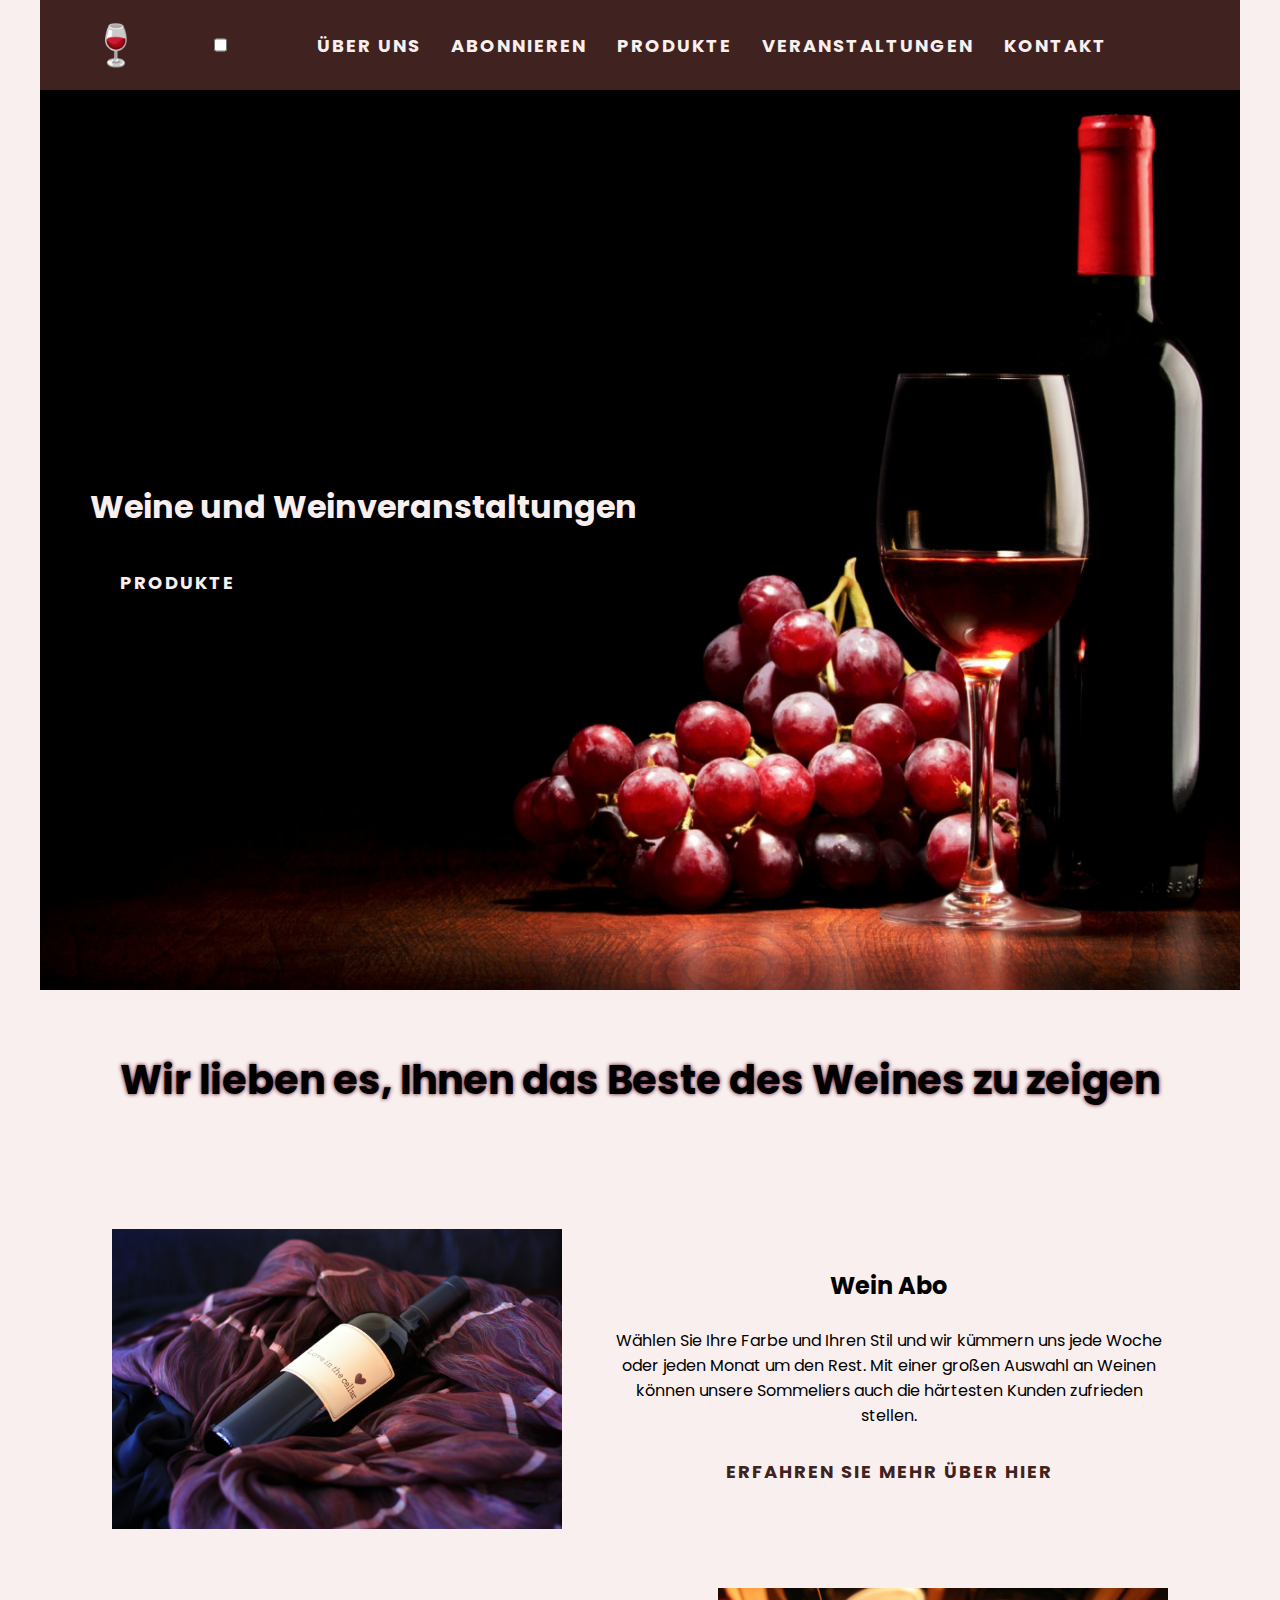
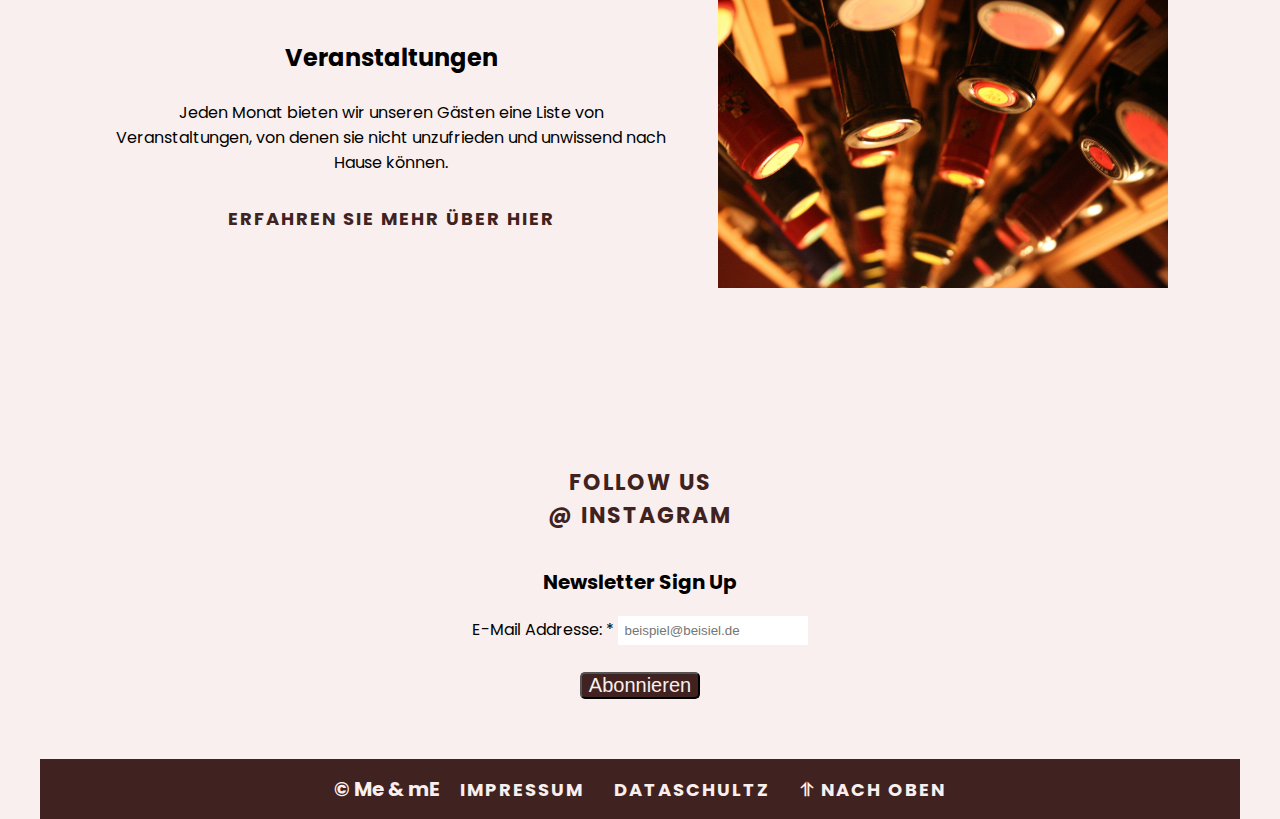
==== commit c2b95852: "commit" ====
--- a/index.html
+++ b/index.html
@@ -10,24 +10,22 @@
 	</head>
 	
 	<body>
-	<!--the navigation bar in .css edited the same like the footer-->
-		<header>
-			<h1 class="logo">&#x1F377;</h1>
-	<!--here we have the menu toggle button as a checkbox input-->
-			<input type="checkbox" id="nav-toggle" class="nav-toggle">
-			<nav>
-				<ul>
-					<li><a href="index.html" class="current">Über uns</a></li>
-					<li><a href="abonnieren.html">Abonnieren</a></li>
-					<li><a href="produkte.html">Produkte</a></li>
-					<li><a href="veranstaltungen.html">Veranstaltungen</a></li>
-					<li><a href="kontakt.html">Kontakt</a></li>
-				</ul>
-			</nav>
-			<label for="nav-toggle" class="nav-toggle-label">
-				<span></span>
-			</label>
-		</header>
+    <header>
+      <h1 class="logo">&#x1F377;</h1>
+      <input type="checkbox" id="nav-toggle" class="nav-toggle">
+      <nav>
+        <ul>
+          <li><a href="index.html">Über uns</a></li>
+          <li><a href="abonnieren.html" class="current">Abonnieren</a></li>
+          <li><a href="produkte.html">Produkte</a></li>
+          <li><a href="veranstaltungen.html">Veranstaltungen</a></li>
+          <li><a href="kontakt.html">Kontakt</a></li>
+        </ul>
+      </nav>
+      <label for="nav-toggle" class="nav-toggle-label">
+        <span></span>
+      </label>
+    </header>
 
 		<main>
 	<!--section 1 is the top site with the bottle of wine in the background and the text with the procucts link (button)-->
@@ -83,7 +81,5 @@
 			</nav>
 		</footer>
 
-		<script src="script.js"></script>
-
 	</body>
 </html>--- a/style.css
+++ b/style.css
@@ -1,3 +1,6 @@
+/*for start we set the hole page with font, style and color*/
+
+@import url('https://fonts.googleapis.com/css2?family=Poppins:wght@200;300;400;500;600;700;800;900&display=swap');
 /*
 we set variables for the colors that we will need!
 */
@@ -6,12 +9,7 @@
   --brown: #402220;
   --red: #53001D;
   --rose: #F9EFEE;
-}
-
-
-/*for start we set the hole page with font, style and color*/
-
-@import url('https://fonts.googleapis.com/css2?family=Poppins:wght@200;300;400;500;600;700;800;900&display=swap');  
+}  
 
 * {
   margin: 0;
@@ -38,6 +36,7 @@
   text-align: center;
   padding: 25px;
 }
+
 h4 {
   font-size: 20px;
 }
@@ -64,16 +63,42 @@
   padding: 8px;
 }
 /*navigation bar*/
-/*here we have the toggle for the menu button which is hidden in */
-.nav-toggle {
-  display: none;
-}
-
-nav a {
-  opacity: 1;
-  position: relative;
-  padding: 0.5em;
-}
+/* creating the menu button */
+/*-------------------------------------*/
+.menu-btn {
+  display: inline-block;
+  cursor: pointer;
+  transform: rotate(90deg);
+  margin: 2em 1em;
+  z-index: 10;
+}
+
+.bar1, .bar3 {
+  width: 45px;
+  height: 5px;
+  background-color: #333;
+  margin: 0 6px;
+  transition: 0.4s;
+}
+
+.bar2 {
+  width: 65px;
+  height: 5px;
+  background-color: #333;
+  margin: 6px 0;
+  transition: 0.4s;
+}
+
+.change .bar1 {
+  transform: translate(0, 11px) rotate(-45deg);
+}
+
+.change .bar2 {opacity: 0;}
+
+.change .bar3 {
+  transform: translate(0, -11px) rotate(45deg);
+}
+/*-------------------------------------*/
 
 header,
 footer {
@@ -107,6 +132,33 @@
   display: inline;
   margin-left: 8px;
   margin-bottom: 0;
+}
+
+nav a {
+  opacity: 1;
+  position: relative;
+  padding: 0.5em;
+}
+
+/*loading screen*/
+#loading-screen {
+  position: fixed;
+  top: 0;
+  left: 0;
+  width: 100%;
+  height: 100%;
+  background-color: var(--clr-deep-black
+  );
+  display: flex;
+  align-items: center;
+  justify-content: center;
+  z-index: 9999;
+}
+
+#loading-bar {
+  width: 0;
+  height: 4px;
+  background-color: var(--crl-black);
 }
 
 /*top-page with the wine bottle in the background*/
@@ -514,44 +566,41 @@
     width: 100%;
   }
   
-  .nav-toggle:focus ~ .nav-toggle-label {
-    outline: 3px solid var(--rose);
-  }
-  
-  .nav-toggle-label {
-    position: absolute;
-    display: flex;
-    align-items: center;
-    top: 0;
-    left: 0;
-    margin-left: 1em;
-    height: 100%;
-  }
-  
-  .nav-toggle-label span,
-  .nav-toggle-label span::before,
-  .nav-toggle-label span::after {
-    display: block;
-    background: var(--rose);
-    height: 2px;
-    width: 2em;
-    border-radius: 2px;
-    position: relative;
-  }
-  
-  .nav-toggle-label span::before,
-  .nav-toggle-label span::after {
-    content: '';
-    position: absolute;
-  }
-  
-  .nav-toggle-label span::before {
-    bottom: 10px;
-  }
-  
-  .nav-toggle-label span::after {
-    top: 10px;
-  }
+  /*-------------------------------------*/
+  .menu-btn {
+    display: inline-block;
+    cursor: pointer;
+    transform: rotate(90deg);
+    margin: 2em 1em;
+    z-index: 10;
+  }
+
+  .bar1, .bar3 {
+    width: 45px;
+    height: 5px;
+    background-color: #333;
+    margin: 0 6px;
+    transition: 0.4s;
+  }
+
+  .bar2 {
+    width: 65px;
+    height: 5px;
+    background-color: #333;
+    margin: 6px 0;
+    transition: 0.4s;
+  }
+
+  .change .bar1 {
+    transform: translate(0, 11px) rotate(-45deg);
+  }
+
+  .change .bar2 {opacity: 0;}
+
+  .change .bar3 {
+    transform: translate(0, -11px) rotate(45deg);
+  }
+/*-------------------------------------*/
   
   nav {
     position: absolute;
@@ -569,14 +618,6 @@
     transition: opacity 150ms ease-in-out;
   }
   
-  .nav-toggle:checked ~ nav {
-    transform: scale(1,1);
-  }
-  
-  .nav-toggle:checked ~ nav a {
-    opacity: 1;
-    transition: opacity 250ms ease-in-out 250ms;
-  }
   /* we use <nav> because both lists are the same header and footer */
   nav li {
     display: flex;
